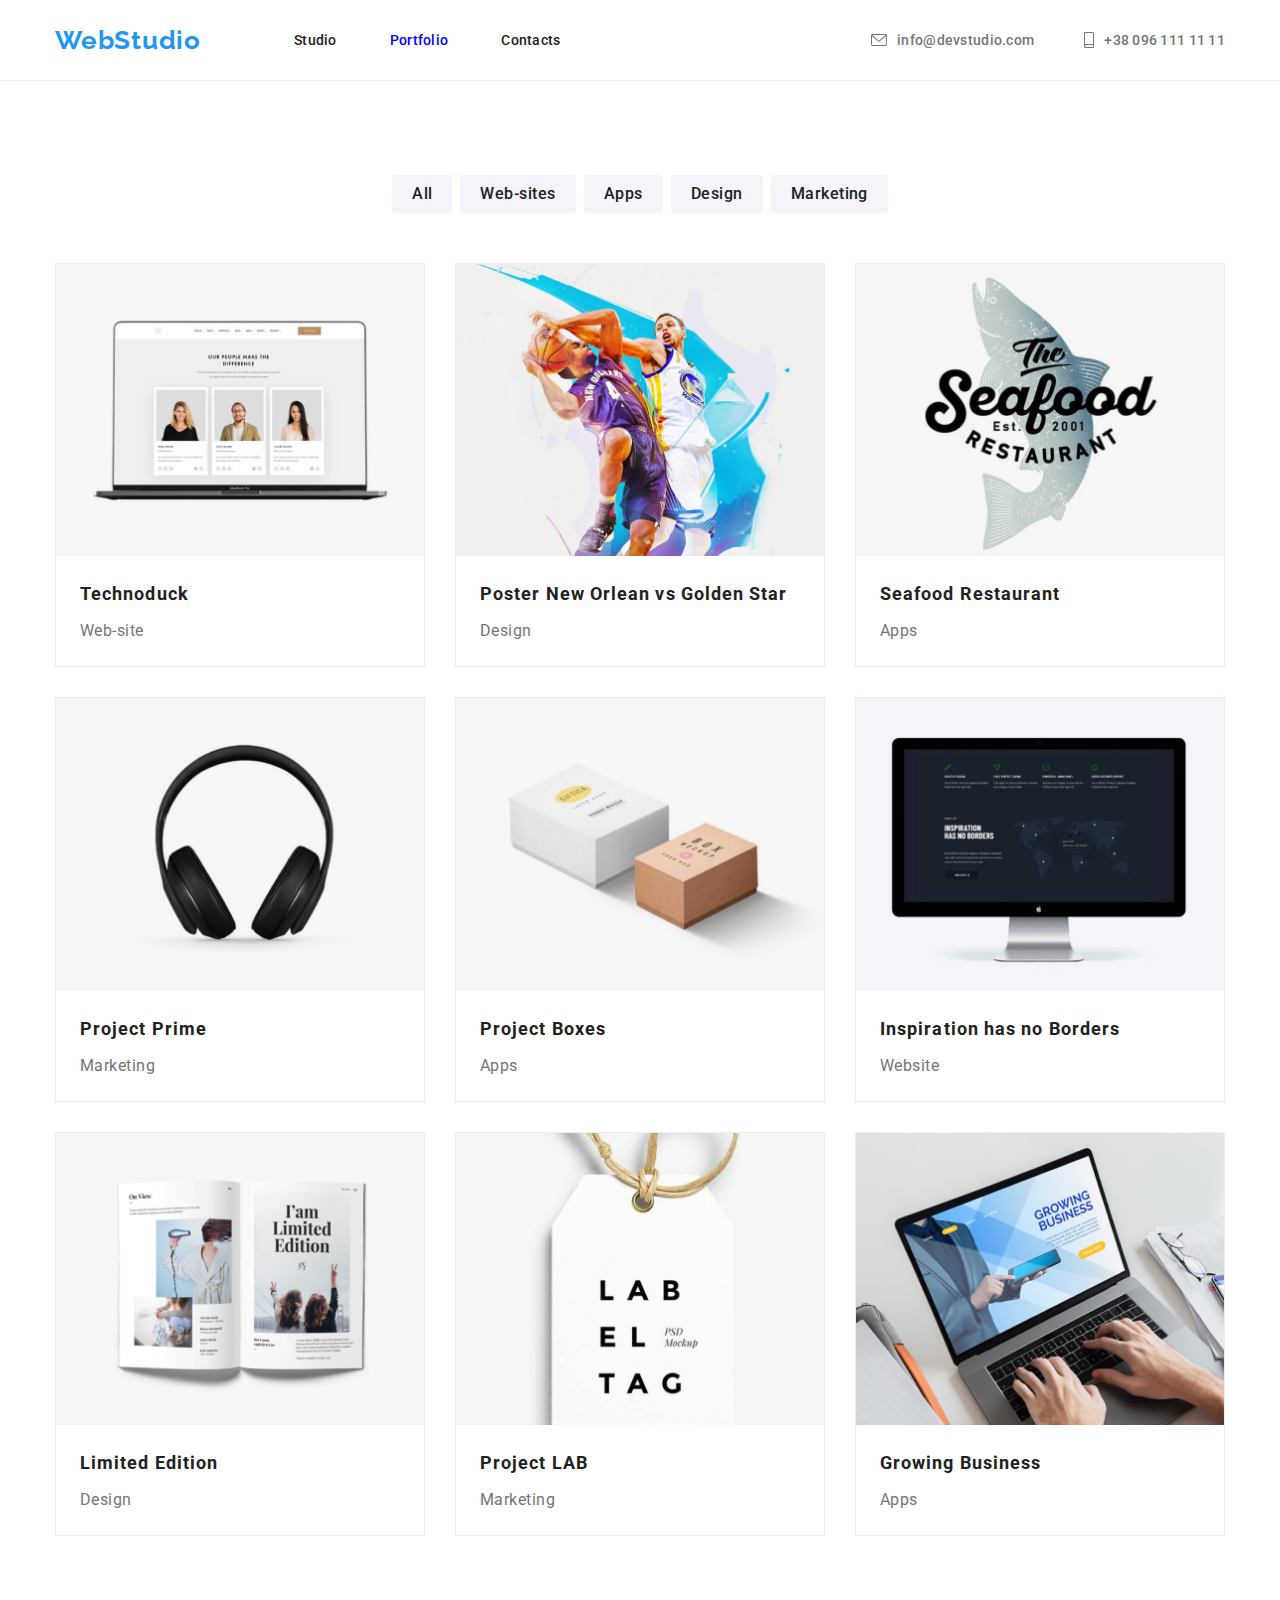
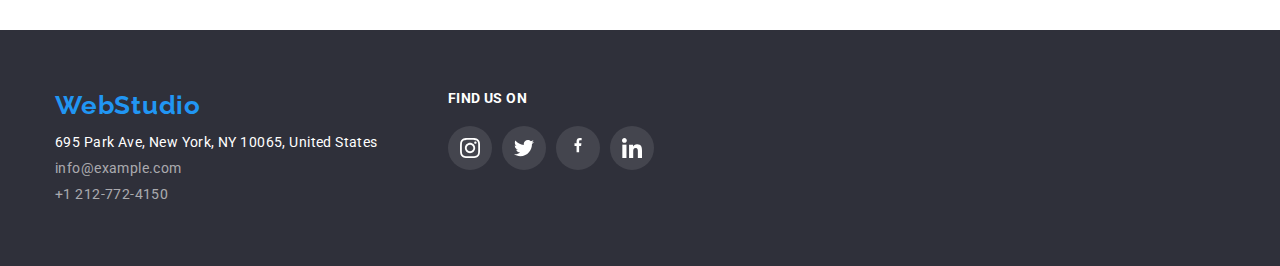
==== portfolio.html @ 4c7b2187 "Draft1" ====
<!DOCTYPE html>
<html lang="en">

<head>
    <meta charset="UTF-8">
    <meta http-equiv="X-UA-Compatible" content="IE=edge">
    <meta name="viewport" content="width=device-width, initial-scale=1.0">
    <link rel="preconnect" href="https://fonts.googleapis.com">
    <link rel="preconnect" href="https://fonts.gstatic.com" crossorigin>
    <link
        href="https://fonts.googleapis.com/css2?family=Raleway:wght@400;500;700;900&family=Roboto:wght@400;500;700;900&display=swap"
        rel="stylesheet">

    <link rel="stylesheet"
        href="https://cdnjs.cloudflare.com/ajax/libs/modern-normalize/1.1.0/modern-normalize.min.css">
    <link rel="stylesheet" href="css/styles.css">
    <title>Main</title>



</head>

<body>
    <header class="header">
        <div class="container header-container">
            <a href="/index.html" class="logo">WebStudio</a>
            <nav>
                <ul class="nav-list">
    
                    <li class="nav-item"><a href="index.html" class="nav-item-link ">Studio</a>
                    </li>
                    <li class="nav-item"><a href="portfolio.html" class="nav-item-link nav-item-link-current">Portfolio</a></li>
                    <li class="nav-item"><a href="#" class="nav-item-link">Contacts</a></li>
                </ul>
            </nav>
    
            <ul class="contacts-list">
            
                <li class="contacts-item"><a href="mailto:example@gmail.ru" class="list-item">
                        <svg width="16" height="12" class="header-icon">
                            <use href="./images/icons.svg#icon-mail"></use>
                        </svg>
                        info@devstudio.com</a></li>
                <li class="contacts-item"><a href="tel:+380961111111" class="list-item">
                        <svg width="10" height="16" class="header-icon">
                            <use href="./images/icons.svg#icon-smartphone"></use>
                        </svg>
                        +38 096 111 11 11</a></li>
            
            
            </ul>
        </div>
    </header>
    <main>
        <section class="portfolio-main">
            <div class="container portfolio-container">
             <ul class="portfolio-nav-list">
                <li class="portfolio-list-item"><button href="all.html" class="portfolio-link-item">All</a></li>
                <li class="portfolio-list-item"><button href="web-sites.html" class="portfolio-link-item">Web-sites</a></li>
                <li class="portfolio-list-item"><button href="apps.html" class="portfolio-link-item">Apps</a></li>
                <li class="portfolio-list-item"><button href="design.html" class="portfolio-link-item">Design</a></li>
                <li class="portfolio-list-item"><button href="marketing.html" class="portfolio-link-item">Marketing</a></li>
             </ul>

          <ul class="portfolio-pictures-list">
            <li class="portfolio-pic-item"><img src="images/pic1.jpg" width="370" alt="Technoduck">
            <h3 class="portfolio-pic-title">Technoduck</h3>
            <p class="portfolio-pic-text">Web-site</p>
            </li>
            
            <li class="portfolio-pic-item"><img src="images/pic2.jpg" width="370" alt="Poster New Orlean vs Golden Star">
            <h3 class="portfolio-pic-title">Poster New Orlean vs Golden Star</h3>
            <p class="portfolio-pic-text">Design</p>
            </li>
            
            <li class="portfolio-pic-item"><img src="images/pic3.jpg" width="370" alt="Seafood Restaurant">
            <h3 class="portfolio-pic-title">Seafood Restaurant</h3>
            <p class="portfolio-pic-text">Apps</p>
            </li>

            <li class="portfolio-pic-item"><img src="images/pic4.jpg" width="370" alt="Project Prime">
            <h3 class="portfolio-pic-title">Project Prime</h3>
            <p class="portfolio-pic-text">Marketing</p>
            </li>

            <li class="portfolio-pic-item"><img src="images/pic5.jpg" width="370" alt="Project Boxes">
            <h3 class="portfolio-pic-title">Project Boxes</h3>
            <p class="portfolio-pic-text">Apps</p>
            </li>

            <li class="portfolio-pic-item"><img src="images/pic6.jpg" width="370" alt="Inspiration has no Borders">
            <h3 class="portfolio-pic-title">Inspiration has no Borders </h3>
            <p class="portfolio-pic-text">Website</p>
            </li>

            <li class="portfolio-pic-item"><img src="images/pic7.jpg" width="370" alt="Limited Edition">
            <h3 class="portfolio-pic-title">Limited Edition</h3>
            <p class="portfolio-pic-text">Design</p>
            </li>

            <li class="portfolio-pic-item"><img src="images/pic8.jpg" width="370" alt="Project LAB">
            <h3 class="portfolio-pic-title">Project LAB</h3>
            <p class="portfolio-pic-text">Marketing</p>
            </li>

            <li class="portfolio-pic-item"><img src="images/pic9.jpg" width="370" alt="Growing Business">
            <h3 class="portfolio-pic-title">Growing Business</h3>
            <p class="portfolio-pic-text">Apps</p>
            </li>

          </ul>  
        </div>
        </section>
    </main>

    <footer>
        <section class="footer">
            <div class="container">
                <div class="footer-container">
                    <div class="footer-info">
                        <a href="/index.html" class="logo">WebStudio</a>
                        <address class="address-setter">
                            <ul class="contact-info">
    
                                <li class="footer-contact-info"><a class="contact-item-address"
                                        href="https://goo.gl/maps/mEacjCX5D3Y1zxKS9">695 Park Ave, New York, NY
                                        10065, United States</a></li>
                                <li class="footer-contact-info"><a class="contact-item"
                                        href="mailto:example@gmail.ru">info@example.com</a></li>
                                <li class="footer-contact-info"><a class="contact-item" href="tel:+12127724150">+1
                                        212-772-4150</a></li>
    
                            </ul>
                        </address>
                    </div>
    
                    <div class="footer-social">
                        <h3 class="footer-social-title">FIND US ON</h3>
    
                        <ul class="footer-team-social-list">
                            <li class="team-social-item">
                                <a href="" class="footer-team-social-link">
                                    <svg width="20" height="20" class="team-social-icon">
                                        <use href="./images/icons.svg#icon-instagram"></use>
                                    </svg>
                                </a>
                            </li>
    
                            <li class="team-social-item">
                                <a href="" class="footer-team-social-link">
                                    <svg width="20" height="20" class="team-social-icon">
                                        <use href="./images/icons.svg#icon-twitter"></use>
                                    </svg>
                                </a>
                            </li>
    
                            <li class="team-social-item">
                                <a href="" class="footer-team-social-link">
                                    <svg width="20" height="20" class="team-social-icon">
                                        <use href="./images/icons.svg#icon-facebook"></use>
                                    </svg>
                                </a>
                            </li>
    
                            <li class="team-social-item">
                                <a href="" class="footer-team-social-link">
                                    <svg width="20" height="20" class="team-social-icon">
                                        <use href="./images/icons.svg#icon-linkedin"></use>
                                    </svg>
                                </a>
                            </li>
    
                        </ul>
                    </div>
    
                </div>
    
    
        </section>
    </footer>
    
</body>

</html>
---- css/styles.css ----
* {
    padding: 0;
    margin: 0;
    box-sizing: border-box;
}

ul {
    list-style: none;
}

a {
    text-decoration: none;
}

img {
    max-width: 100%;
    height: auto;
    display:block;
} 

.container {
    padding-left: 15px;
    padding-right: 15px;
    width:1200px;
    margin: 0 auto;
}

body {
    font-family: 'Roboto', sans-serif;
}

/* HEADER CLASS*/

.header {
    border-bottom: 1px solid #ececec;
}

.logo {
    text-decoration: none;
    font-family: 'Raleway';
    font-weight: 700;
    font-size: 26px;
    line-height: calc(31/26);
    letter-spacing: 0.03em;
    color: #2196F3;

}

.header-container {
    display: flex;
    align-items: center;
}

.nav-list {
    display: flex;
    align-items: center;
    margin-left: 93px;
}

.nav-item:not(:last-child) {
    margin-right:53px;
}


.nav-item-link {
    padding-top: 32px;
    padding-bottom: 32px;
    display: block;
    font-weight: 500;
    font-size: 14px;
    line-height: calc(16/14);
    letter-spacing: 0.02em;
    color: #212121;
}

.nav-list .nav-item-link:hover,
.nav-list .nav-item-link:focus {
    color: #2196F3;
}

.nav-item-link-current {
    color: blue;
}

.nav-item-link:active {
    color: purple;
}

.contacts-list {
    display: flex;
    margin-left: auto;
    align-items: center;
}

.contacts-item:not(:last-child) {
    margin-right: 50px;
}

.contacts-list .list-item {
    padding-top: 32px;
    padding-bottom: 32px;
    display: block;
    font-weight: 500;
    font-size: 14px;
    line-height: calc(16/14);
    letter-spacing: 0.02em;
    color: #757575;
    display: flex;
    align-items: center;
}


.contacts-list .list-item:hover,
.contacts-list .list-item:focus {
    color: #2196F3;
}

.contacts-list .list-item:active {
    color: purple;
}

/* HERO CLASS */

.hero {
    padding-top: 200px;
    padding-bottom: 200px;
    background-color:#2F303A;
    background-image:linear-gradient(rgba(47, 48, 58, 0.4),rgba(47, 48, 58, 0.4)), url(../images/backgroundImage.jpg);
    background-position: center;
    background-repeat: no-repeat;
    background-size: cover;
}

.hero-title {
    text-align: center;
    font-weight: 900;
    font-size: 44px;
    line-height: calc(60/44);
    letter-spacing: 0.06em;
    text-transform: uppercase;
    color: #FFFFFF;
    margin-left: 252px;
    margin-right: 252px;
}

.button-section {
    margin: 0 auto;
    display:block;
    border-radius: 4px;
}

.button-section {
    margin-top: 30px;
    background: #2196F3;
    box-shadow: 0px 4px 4px rgba(0, 0, 0, 0.15);
    border-radius: 4px;
    border: none;
    font-weight: 700;
    font-size: 16px;
    line-height: calc(30/16);
    align-items: center;
    letter-spacing: 0.06em;
    color: #FFFFFF;
    cursor: pointer;
    padding: 10px 20px;
}

.button-section:hover,
.button-section:focus {
    color: #212121;
}

/* FEATURES CLASS */

.features {
    padding-top: 94px;
    padding-bottom: 100px;
}

.features-list {
    display: flex;
}

.features-item {
    width: 270px;
}

.features-item:not(:last-child){
    margin-right: 30px;
}

.features-headers{
    margin-bottom: 9px;
    font-weight: 700;
    font-size: 14px;
    line-height: calc(16/14);
    letter-spacing: 0.03em;
    text-transform: uppercase;
    color: #212121;
}

.features-text {
    font-size: 14px;
    line-height: calc(24/14);
    color: #757575;
}


/*WORK SECTION CLASS*/
.work-section{
    padding-bottom: 94px;
}

.work-title {
    text-align: center;
    margin-bottom: 50px;
    font-style: normal;
    font-weight: 700;
    font-size: 36px;
    line-height: calc(42/36);
    text-align: center;
    letter-spacing: 0.03em;
    margin-bottom: 50px;
}

.work-list {
    display: grid;
    grid-template-columns: 1fr 1fr 1fr;
    grid-gap: 30px;
}

/* TEAM SECTION CLASS */

.team-section {
    padding-top: 94px;
    padding-bottom: 94px;
    background-color: #F5F4FA;
}

.team-title {
    padding-bottom: 50px;
    text-align: center;
    font-style: normal;
    font-weight: 700;
    font-size: 36px;
    line-height: calc(42/36);
    text-align: center;
    letter-spacing: 0.03em;
    color: #212121;
}

.team-list {
    display: grid;
    grid-template-columns: 1fr 1fr 1fr 1fr;
    grid-gap: 30px;
}

.team-item {
    background-color: #FFFFFF;
}


.team-item-title {
    padding-top: 30px;
    margin-bottom: 10px;
    font-style: normal;
    font-weight: 500;
    font-size: 16px;
    line-height: calc(19/16);
    text-align: center;
    letter-spacing: 0.03em;
    color: #212121;
}

.team-item-text {
    font-size: 16px;
    line-height: calc(19/16);
    text-align: center;
    letter-spacing: 0.03em;
    color: #757575;
}

/* TEAM ICONS */

.team-social-link {
    width: 44px;
    height: 44px;
    display: flex;
    align-items: center;
    justify-content: center;
    border-radius: 50%;
    color: #AFB1B8;
}

.team-social-link:hover,
.team-social-link:focus {
    background-color: #2196F3;
    color: #FFFFFF;

}

.team-social-list {
    margin-top: 16px;
    margin-bottom: 30px;
    display: flex;
    justify-content: center;
}


.team-social-icon {
    fill: currentColor;
}

.team-social-item:not(:first-child) {
    margin-left: 10px;
}

/*
.team-icon-instagram {
    margin-top: 28px;
    margin-left: 44px;
    margin-bottom: 42px;
    margin-right: 22px;
    fill: #757575;
    cursor: pointer;
}

.team-icon-twitter {
    margin-top: 28px;
    margin-bottom: 42px;
    margin-right: 22px;
    fill: #757575;
    cursor: pointer;
}

.team-icon-facebook {
    margin-top: 28px;
    margin-bottom: 42px;
    margin-right: 22px;
    fill: #757575;
    cursor: pointer;
}

.team-icon-linkedin {
    margin-top: 28px;
    margin-bottom: 42px;
    fill: #757575;
    cursor: pointer;
} */

/* CUSTOMER-SECTION CLASS*/

.customer-section {
    padding-top: 94px;
    padding-bottom: 94px;
}

/*FOOTER CLASS*/

.footer {
    padding-top: 60px;
    padding-bottom: 60px;
    background-color: #2F303A;
    
}

.footer-container {
    display: flex;
}

.footer-info {
    display: flex;
    flex-direction: column;
}

.footer-social {
    margin-left: 70px;

}

.footer .logo {
    margin-bottom: 9px;
}

.contact-item-address {
    font-family: 'Roboto';
    font-size: 14px;
    line-height: calc(24/14);
    letter-spacing: 0.03em;
    color: #FFFFFF;
    font-style: normal;
}

.contact-item {
    font-family: 'Roboto';
    font-size: 14px;
    line-height: calc(24/14);
    letter-spacing: 0.03em;
    color: rgba(255, 255, 255, 0.6);
    font-style: normal;
}

.footer-contact-info:not(:last-child) {
    margin-bottom: 2px;
}

.contact-item-address:hover,
.contact-item-address:focus {
    color: #2196F3;
}

.contact-item-address:active {
    color: purple;
}

.contact-item:hover,
.contact-item:focus {
    color: #2196F3;
}

.contact-item:active {
    color: purple;
}

.footer-social-title {
    font-style: normal;
    font-weight: 700;
    font-size: 14px;
    line-height: calc(16/14);
    letter-spacing: 0.03em;
    text-transform: uppercase;
    color: #FFFFFF;
    margin-bottom: 20px;
}

.footer-team-social-list {
    display: flex;
}

.footer-team-social-link {
    width: 44px;
    height: 44px;
    display: flex;
    align-items: center;
    justify-content: center;
    border-radius: 50%;
    color: #FFFFFF;
    background: rgba(255, 255, 255, 0.1);
}

.footer-team-social-link:hover,
.footer-team-social-link:focus {
    background-color: #2196F3;
}
/*PORTFOLIO MAIN CLASS*/



.portfolio-main {
    padding-top: 94px;
    padding-bottom: 94px; 
}

.portfolio-container {
    display: flex;
    flex-direction: column;
    
}

.portfolio-nav-list {
    display: flex;
    justify-content: center;
    margin-bottom: 50px;
    
}

.portfolio-list-item:not(:last-child) {
    margin-right: 8px;
}

.portfolio-link-item {
    border: none;
    cursor: pointer;
    padding-top: 6px;
    padding-bottom: 6px;
    padding-left: 20px;
    padding-right: 20px;
    font-family: 'Roboto';
    font-weight: 500;
    font-size: 16px;
    line-height: 162%;
    text-align: center;
    letter-spacing: 0.03em;
    color: #212121;
    background: #F5F4FA;
    border-radius: 4px;
    align-items: center;
}


.portfolio-link-item:hover,
.portfolio-list-item:focus {
    background-color: #2196F3;
    color: #FFFFFF
}

.portfolio-link-item:active {
    color: purple;
}

.portfolio-pictures-list {
    display: grid;
    grid-template-columns: 1fr 1fr 1fr;
    grid-gap: 30px;
}

.portfolio-pic-title {
    padding-top: 20px;
    padding-bottom: 4px;
    font-style: normal;
    font-weight: 700;
    font-size: 18px;
    line-height: calc(36/18);
    letter-spacing: 0.06em;
    color: #212121;
    margin-left: 24px;
}

.portfolio-pic-text {
    margin-bottom: 20px;
    font-size: 16px;
    line-height: calc(30/16);
    letter-spacing: 0.03em;
    font-weight: 400px;
    color: #757575;
    margin-left: 24px;
}

.portfolio-pic-item {
    background-color: #FFFFFF;
    border: 1px solid #EEEEEE;
}

/* ICON CLASSES */

/* HEADER ICONS */
.header-icon {
    margin-right: 10px;
    fill:currentColor;
}

/* FEATURES ICONS */
.icon-wrapper {
    width: 270px;
    height: 120px;
    background: #F5F4FA;
    border-radius: 4px;
    display: flex;
    align-items: center;
    justify-content: center;
    margin-bottom: 30px;
}



/* CUSTOMER ICONS */

.customer-title {
    font-style: normal;
    font-weight: 700;
    font-size: 36px;
    line-height: calc(42/36);
    text-align: center;
    letter-spacing: 0.03em;
    margin-bottom: 50px;
}

.customer-list {
    display: flex;
}

.customer-item:not(:first-child) {
    margin-left: 30px;
}

.customer-link {
    width: 170px;
    height: 92px;
    display: flex;
    align-items: center;
    justify-content: center;
    border: 1px solid #AFB1B8;
    border-radius: 4px;
    color: #AFB1B8;
}


.customer-icon {
    fill: currentColor;
}

.customer-link:hover,
.customer-link:focus {
    color: #2196F3;
    border-color: #2196F3;
}
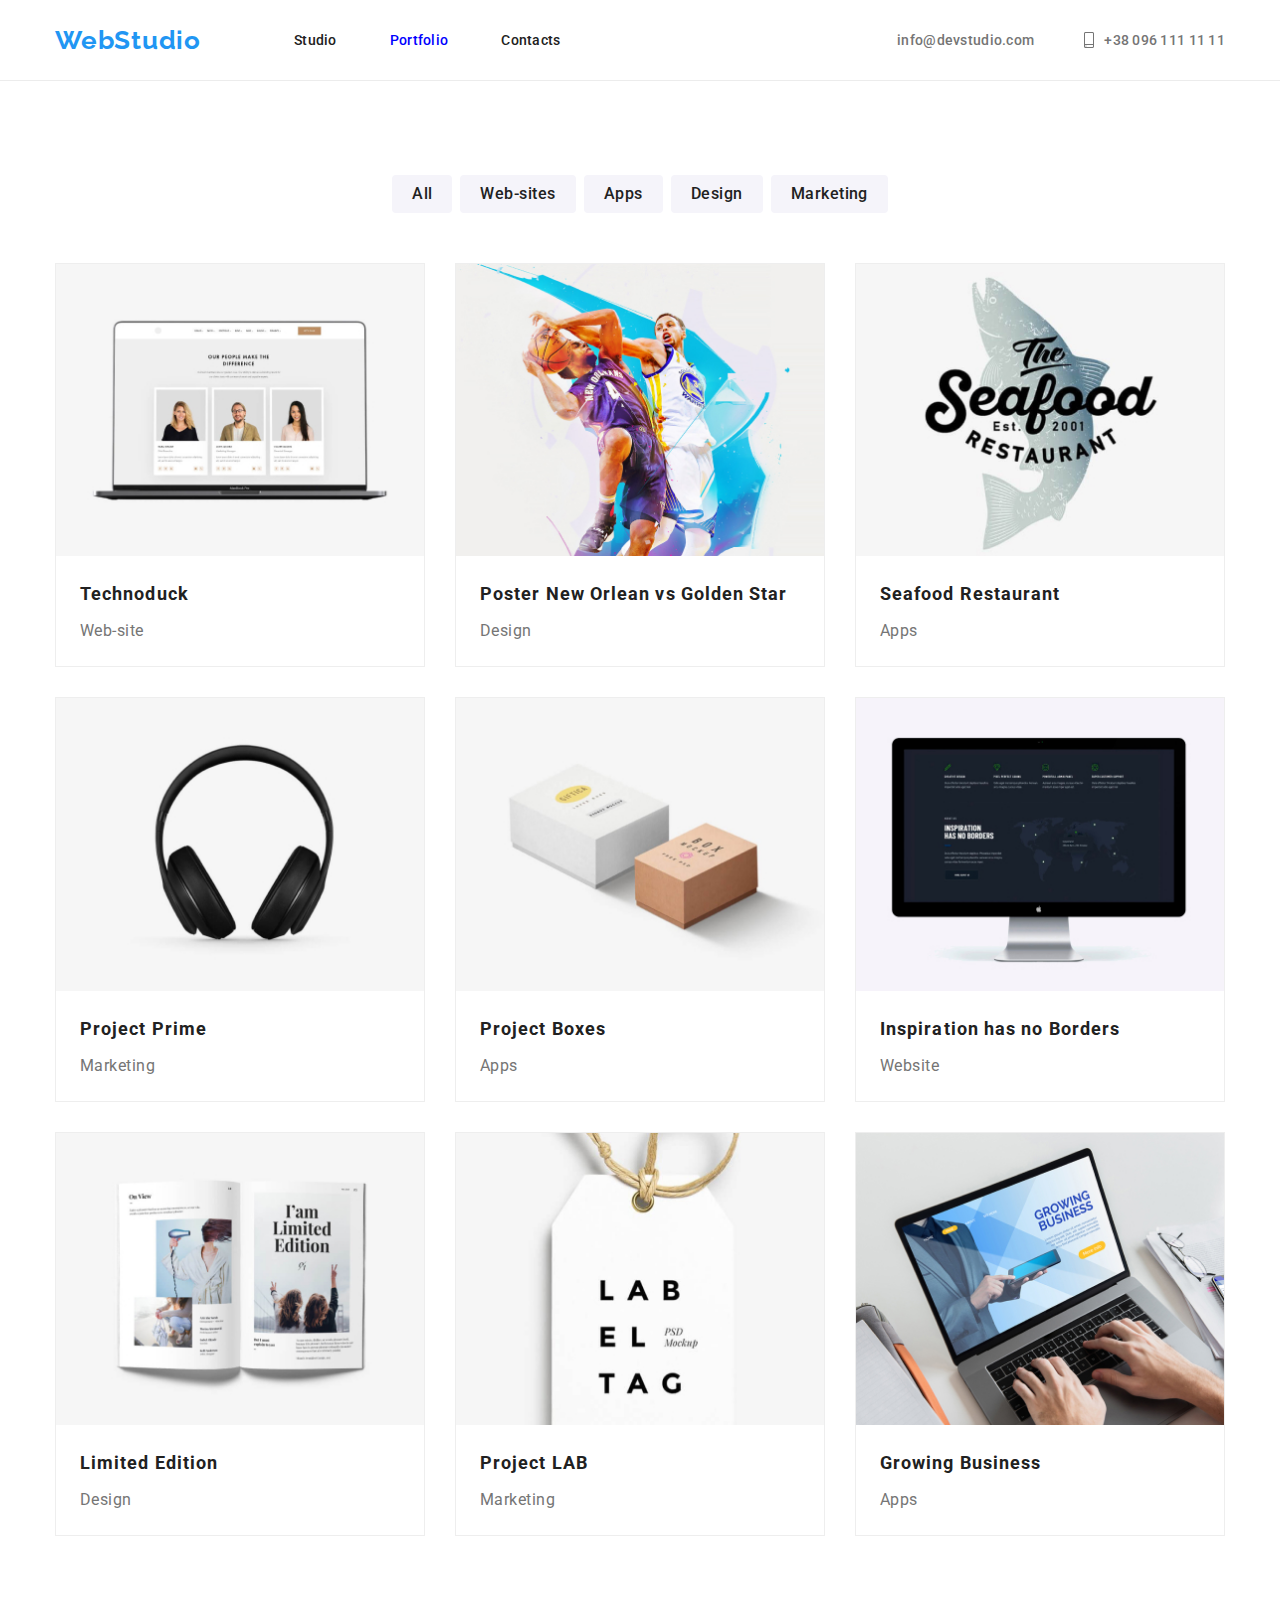
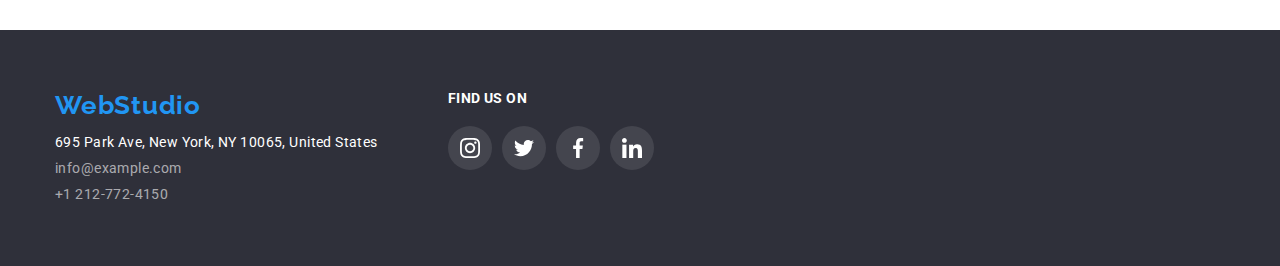
==== commit 81c7f935: "Draft4" ====
--- a/portfolio.html
+++ b/portfolio.html
@@ -63,7 +63,12 @@
              </ul>
 
           <ul class="portfolio-pictures-list">
-            <li class="portfolio-pic-item"><img src="images/pic1.jpg" width="370" alt="Technoduck">
+            <li class="portfolio-pic-item">
+                <div class="card-overlay">
+                <img src="images/pic1.jpg" width="370" alt="Technoduck">
+                <p class="overlay-text">Technoduck is a state-of-the-art coronavirus distribution platform. Companies use this platform for digital espionage
+                and attacks on competitors' secure servers.</p>
+                </div>
             <h3 class="portfolio-pic-title">Technoduck</h3>
             <p class="portfolio-pic-text">Web-site</p>
             </li>
--- a/css/styles.css
+++ b/css/styles.css
@@ -74,8 +74,8 @@
     color: #212121;
 }
 
-.nav-list .nav-item-link:hover,
-.nav-list .nav-item-link:focus {
+.nav-item-link:hover,
+.nav-item-link:focus {
     color: #2196F3;
 }
 
@@ -225,9 +225,45 @@
 }
 
 .work-list {
+    
     display: grid;
     grid-template-columns: 1fr 1fr 1fr;
     grid-gap: 30px;
+}
+
+
+.work-item {
+    position: relative;
+}
+
+
+.work-item-image {
+    
+    
+}
+
+.item-text-area {
+    position: absolute;
+    
+    height: 70px;
+    width: 100%;
+    display: flex;
+    align-items: center;
+    justify-content: center;
+    background-color: rgba(47, 48, 58, 0.8);
+    bottom: 0px;
+}
+
+.item-text {
+font-family: 'Roboto';
+font-style: normal;
+font-weight: 700;
+font-size: 14px;
+line-height: 16px;
+text-align: center;
+letter-spacing: 0.03em;
+text-transform: uppercase;
+color: #FFFFFF;
 }
 
 /* TEAM SECTION CLASS */
@@ -542,6 +578,41 @@
     border: 1px solid #EEEEEE;
 }
 
+.portfolio-pic-item:hover,
+.portfolio-pic-item:focus {
+    box-shadow: 0px 1px 1px rgba(0, 0, 0, 0.12), 0px 4px 4px rgba(0, 0, 0, 0.06), 1px 4px 6px rgba(0, 0, 0, 0.16);
+}
+
+.portfolio-pic-item:hover .overlay-text
+.portfolio-pic-item:focus .overlay-text {
+    transform: translateY(0%);
+}
+
+.card-overlay {
+    position: relative;
+    overflow: hidden;
+}
+
+.overlay-text {
+    font-family: 'Roboto';
+    font-style: normal;
+    font-weight: 400;
+    font-size: 18px;
+    line-height: calc(28/18);
+    letter-spacing: 0.03em;
+    color: #FFFFFF;
+    background-color: rgba(33, 150, 243, 0.9);
+    position: absolute;
+    top:0;
+    left: 0;
+    height: 100%;
+    align-items: center;
+    padding: 20px;
+    transform: translateY(100%);
+    transition: transform 250ms cubic-bezier(0.165, 0.84, 0.44, 1);
+
+}
+
 /* ICON CLASSES */
 
 /* HEADER ICONS */
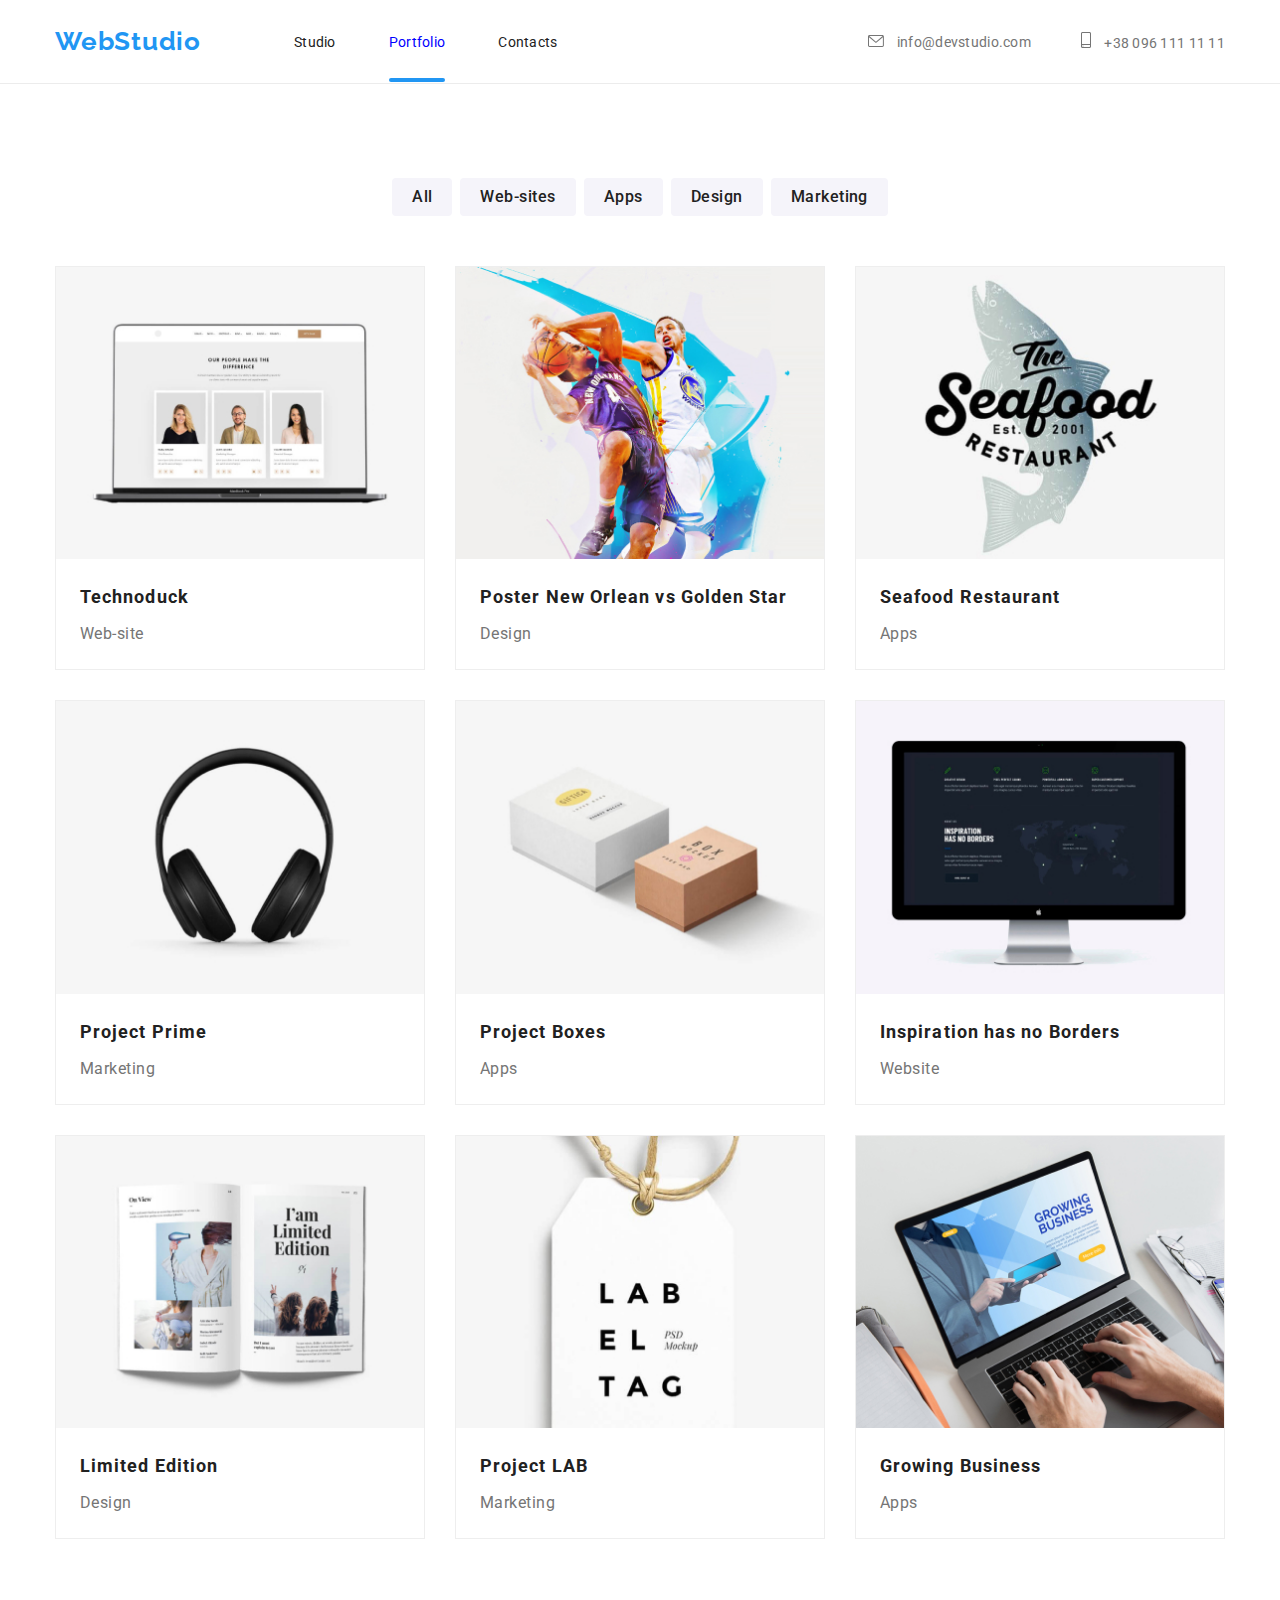
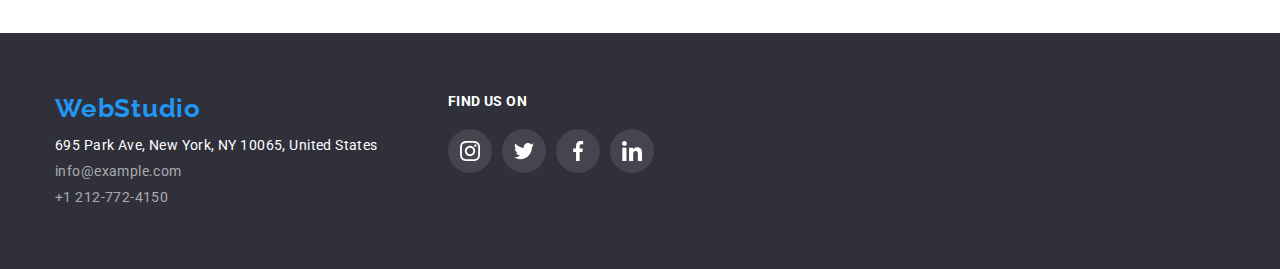
==== commit 8b9d2a54: "Draft4" ====
--- a/portfolio.html
+++ b/portfolio.html
@@ -183,7 +183,7 @@
     
         </section>
     </footer>
-    
+     
 </body>
 
 </html>--- a/css/styles.css
+++ b/css/styles.css
@@ -67,11 +67,32 @@
     padding-top: 32px;
     padding-bottom: 32px;
     display: block;
-    font-weight: 500;
+    font-weight: 500px;
     font-size: 14px;
     line-height: calc(16/14);
     letter-spacing: 0.02em;
     color: #212121;
+    position: relative;
+}
+
+.nav-item-link::after {
+    content: "";
+    position: absolute;
+    left: 0;
+    bottom: 0;
+    display: block;
+    width: 100%;
+    height: 4px;
+    border-radius: 2px;
+    background-color: #2196F3;
+    transform: scaleX(0);
+    transition: transform 300ms cubic-bezier(0.165, 0.84, 0.44, 1);
+    transform-origin: left;
+}  
+
+.nav-item-link:hover::after,
+.nav-item-link:focus::after{
+    transform: scaleX(1);
 }
 
 .nav-item-link:hover,
@@ -81,6 +102,19 @@
 
 .nav-item-link-current {
     color: blue;
+}
+
+.nav-item-link-current::after {
+    content: "";
+    position: absolute;
+    left: 0;
+    bottom: 0;
+    display: block;
+    width: 100%;
+    height:4px;
+    border-radius:2px ;
+    background-color: #2196F3;
+    transform: scaleX(1);
 }
 
 .nav-item-link:active {
@@ -101,7 +135,7 @@
     padding-top: 32px;
     padding-bottom: 32px;
     display: block;
-    font-weight: 500;
+    font-weight: 500px;
     font-size: 14px;
     line-height: calc(16/14);
     letter-spacing: 0.02em;
@@ -118,6 +152,30 @@
 
 .contacts-list .list-item:active {
     color: purple;
+}
+
+.contacts-list .list-item {
+    display:block;
+    position: relative;
+}
+
+.contacts-list .list-item::after {
+    content: "";
+    position: absolute; 
+    left: 0;
+    bottom: 0;
+    display: block;
+    width: 100%;
+    height: 4px;
+    border-radius: 2px;
+    background-color: #2196F3;
+    transform: scaleX(0);
+    transition: transform 300ms cubic-bezier(0.165, 0.84, 0.44, 1);
+    transform-origin: left;
+}
+
+.contacts-list .list-item:hover::after{
+    transform: scaleX(1);
 }
 
 /* HERO CLASS */
@@ -351,6 +409,8 @@
 .team-social-item:not(:first-child) {
     margin-left: 10px;
 }
+
+
 
 /*
 .team-icon-instagram {
@@ -583,7 +643,7 @@
     box-shadow: 0px 1px 1px rgba(0, 0, 0, 0.12), 0px 4px 4px rgba(0, 0, 0, 0.06), 1px 4px 6px rgba(0, 0, 0, 0.16);
 }
 
-.portfolio-pic-item:hover .overlay-text
+.portfolio-pic-item:hover .overlay-text,
 .portfolio-pic-item:focus .overlay-text {
     transform: translateY(0%);
 }
@@ -610,7 +670,7 @@
     padding: 20px;
     transform: translateY(100%);
     transition: transform 250ms cubic-bezier(0.165, 0.84, 0.44, 1);
-
+    text-align: center;
 }
 
 /* ICON CLASSES */
@@ -677,4 +737,46 @@
     border-color: #2196F3;
 }
 
-
+/* MODAL WINDOW CLASS */
+
+.backdrop {
+    position: fixed;
+    height: 100vh;
+    width:100vw;
+    background-color: rgba(0, 0, 0, 0.2);
+    top: 0;
+    left: 0;
+    opacity: 1;
+    visibility: visible;
+}
+
+.is-hidden {
+    opacity: 0;
+    visibility: hidden;
+    pointer-events: none;
+}
+
+.modal-window {
+    position: absolute;
+    min-height: 581px;
+    width: 528px;
+    background-color: #FFFFFF;
+    box-shadow: 0px 1px 3px rgba(0, 0, 0, 0.12), 0px 1px 1px rgba(0, 0, 0, 0.14), 0px 2px 1px rgba(0, 0, 0, 0.2);
+    border-radius: 4px;
+    left: 50%;
+    top: 50%;
+    transform: translate(-50%, -50%);
+}
+
+.modal-button {
+    background-color: white;
+    border-radius: 50%;
+    border: 1px solid rgba(0, 0, 0, 0.1);
+    color: #000000;
+    display: flex;
+    align-items: center;
+    justify-content: center;
+    position: absolute;
+    top:8px;
+    right:8px;
+}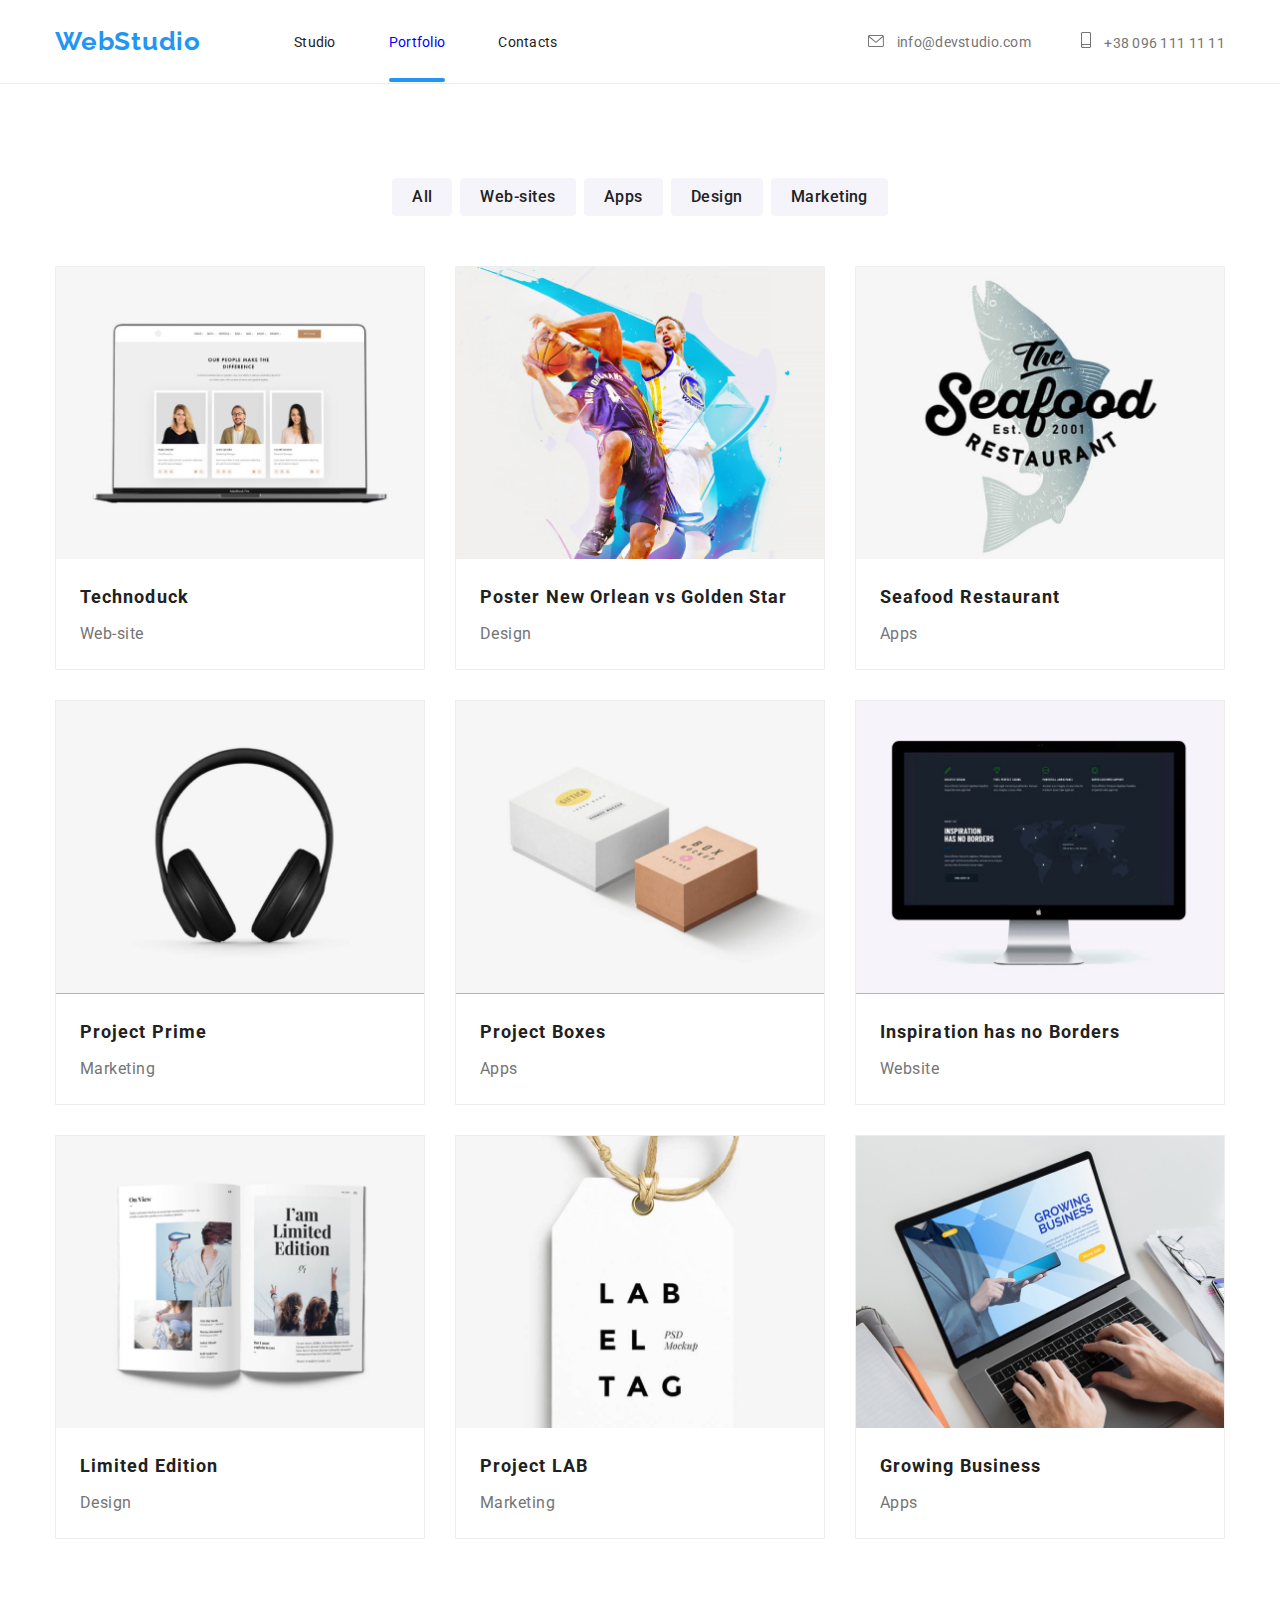
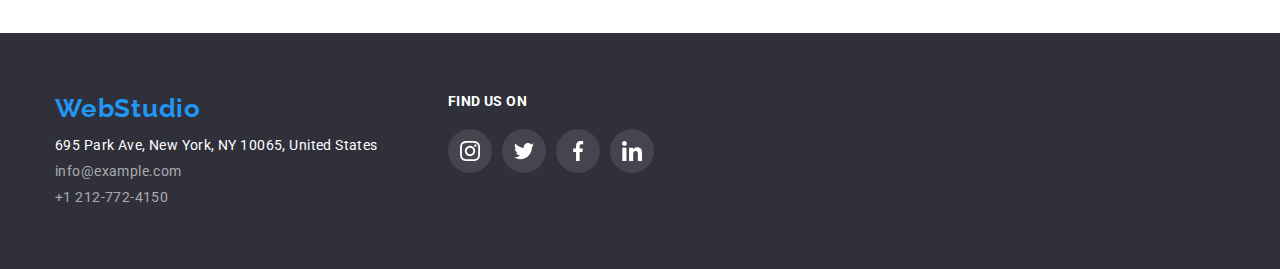
==== commit 36e5fa72: "Draft5" ====
--- a/portfolio.html
+++ b/portfolio.html
@@ -73,42 +73,74 @@
             <p class="portfolio-pic-text">Web-site</p>
             </li>
             
-            <li class="portfolio-pic-item"><img src="images/pic2.jpg" width="370" alt="Poster New Orlean vs Golden Star">
+            <li class="portfolio-pic-item">
+                <div class="card-overlay">
+                <img src="images/pic2.jpg" width="370" alt="Poster New Orlean vs Golden Star">
+                <p class="overlay-text">Technoduck is a state-of-the-art coronavirus distribution platform. Companies use this platform for digital espionage and attacks on competitors' secure servers.</p>
+                </div>
             <h3 class="portfolio-pic-title">Poster New Orlean vs Golden Star</h3>
             <p class="portfolio-pic-text">Design</p>
             </li>
             
-            <li class="portfolio-pic-item"><img src="images/pic3.jpg" width="370" alt="Seafood Restaurant">
+            <li class="portfolio-pic-item">
+                <div class="card-overlay">
+                <img src="images/pic3.jpg" width="370" alt="Seafood Restaurant">
+                <p class="overlay-text">Technoduck is a state-of-the-art coronavirus distribution platform. Companies use this platform for digital espionage and attacks on competitors' secure servers.</p>
+                </div>
             <h3 class="portfolio-pic-title">Seafood Restaurant</h3>
             <p class="portfolio-pic-text">Apps</p>
             </li>
 
-            <li class="portfolio-pic-item"><img src="images/pic4.jpg" width="370" alt="Project Prime">
+            <li class="portfolio-pic-item">
+                <div class="card-overlay">
+                <img src="images/pic4.jpg" width="370" alt="Project Prime">
+                <p class="overlay-text">Technoduck is a state-of-the-art coronavirus distribution platform. Companies use this platform for digital espionage and attacks on competitors' secure servers.</p>
+                </div>
             <h3 class="portfolio-pic-title">Project Prime</h3>
             <p class="portfolio-pic-text">Marketing</p>
             </li>
 
-            <li class="portfolio-pic-item"><img src="images/pic5.jpg" width="370" alt="Project Boxes">
+            <li class="portfolio-pic-item">
+                <div class="card-overlay">
+                <img src="images/pic5.jpg" width="370" alt="Project Boxes">
+                <p class="overlay-text">Technoduck is a state-of-the-art coronavirus distribution platform. Companies use this platform for digital espionage and attacks on competitors' secure servers.</p>
+                </div>
             <h3 class="portfolio-pic-title">Project Boxes</h3>
             <p class="portfolio-pic-text">Apps</p>
             </li>
 
-            <li class="portfolio-pic-item"><img src="images/pic6.jpg" width="370" alt="Inspiration has no Borders">
+            <li class="portfolio-pic-item">
+                <div class="card-overlay">
+                <img src="images/pic6.jpg" width="370" alt="Inspiration has no Borders">
+                <p class="overlay-text">Technoduck is a state-of-the-art coronavirus distribution platform. Companies use this platform for digital espionage and attacks on competitors' secure servers.</p>
+                </div>
             <h3 class="portfolio-pic-title">Inspiration has no Borders </h3>
             <p class="portfolio-pic-text">Website</p>
             </li>
 
-            <li class="portfolio-pic-item"><img src="images/pic7.jpg" width="370" alt="Limited Edition">
+            <li class="portfolio-pic-item">
+                <div class="card-overlay">
+                <img src="images/pic7.jpg" width="370" alt="Limited Edition">
+                <p class="overlay-text">Technoduck is a state-of-the-art coronavirus distribution platform. Companies use this platform for digital espionage and attacks on competitors' secure servers.</p>
+                </div>
             <h3 class="portfolio-pic-title">Limited Edition</h3>
             <p class="portfolio-pic-text">Design</p>
             </li>
 
-            <li class="portfolio-pic-item"><img src="images/pic8.jpg" width="370" alt="Project LAB">
+            <li class="portfolio-pic-item">
+                <div class="card-overlay">
+                <img src="images/pic8.jpg" width="370" alt="Project LAB">
+                <p class="overlay-text">Technoduck is a state-of-the-art coronavirus distribution platform. Companies use this platform for digital espionage and attacks on competitors' secure servers.</p>
+                </div>
             <h3 class="portfolio-pic-title">Project LAB</h3>
             <p class="portfolio-pic-text">Marketing</p>
             </li>
 
-            <li class="portfolio-pic-item"><img src="images/pic9.jpg" width="370" alt="Growing Business">
+            <li class="portfolio-pic-item">
+                <div class="card-overlay">
+                <img src="images/pic9.jpg" width="370" alt="Growing Business">
+                <p class="overlay-text">Technoduck is a state-of-the-art coronavirus distribution platform. Companies use this platform for digital espionage and attacks on competitors' secure servers.</p>
+                </div>
             <h3 class="portfolio-pic-title">Growing Business</h3>
             <p class="portfolio-pic-text">Apps</p>
             </li>
--- a/css/styles.css
+++ b/css/styles.css
@@ -666,11 +666,12 @@
     top:0;
     left: 0;
     height: 100%;
-    align-items: center;
-    padding: 20px;
+    padding-top: 63px;
+    padding-left: 24px;
+    padding-right: 24px;
     transform: translateY(100%);
     transition: transform 250ms cubic-bezier(0.165, 0.84, 0.44, 1);
-    text-align: center;
+    
 }
 
 /* ICON CLASSES */
@@ -779,4 +780,11 @@
     position: absolute;
     top:8px;
     right:8px;
+    cursor: pointer;
+}
+
+.modal-button:hover,
+.modal-button:focus {
+    background-color: red;
+    color: #FFFFFF;
 }